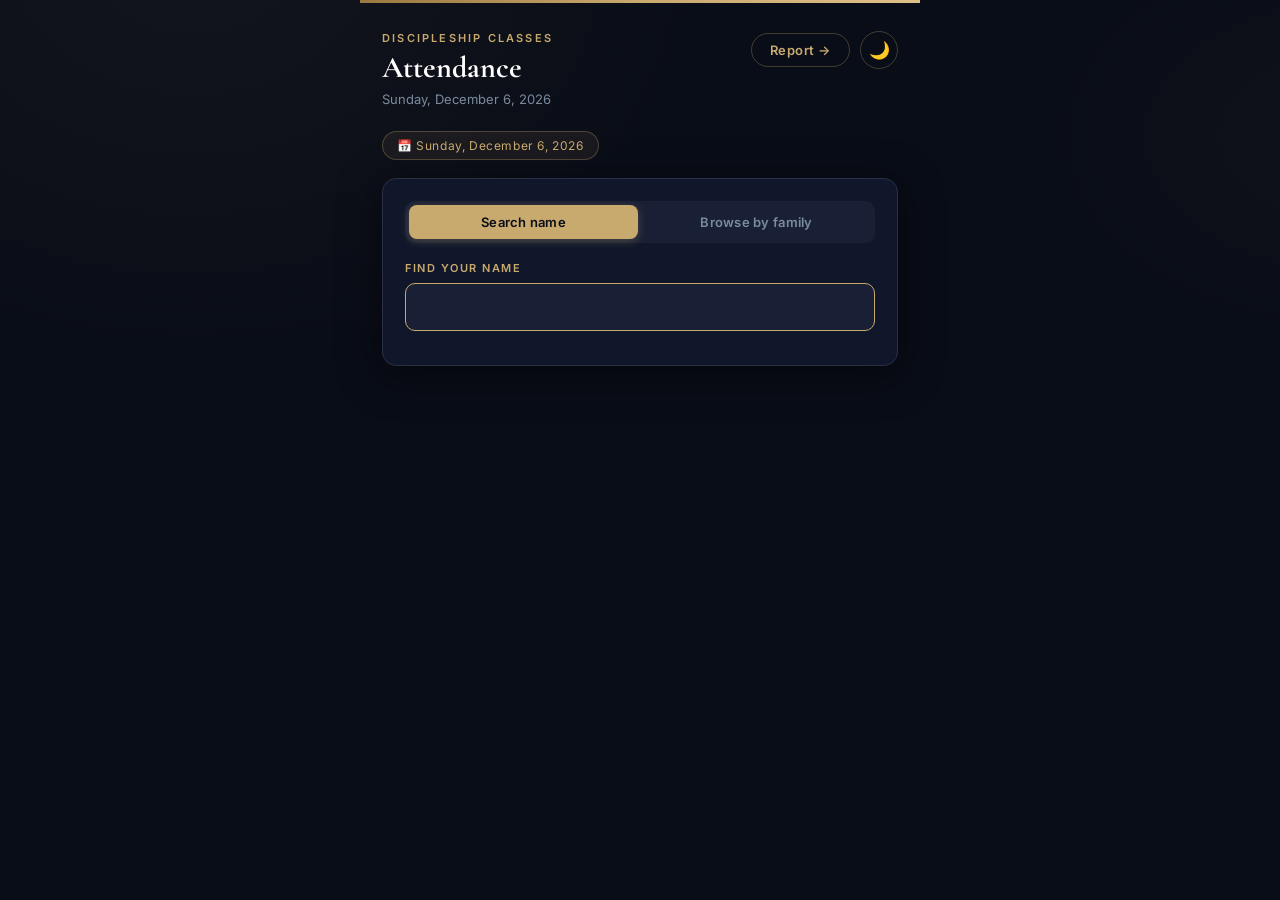
==== index.html @ dac512fe "Add graduated members view, bulk graduate, inactive member guard, CSV bulk upload" ====
<!DOCTYPE html>
<html lang="en">
<head>
  <meta charset="UTF-8" />
  <meta name="viewport" content="width=device-width, initial-scale=1.0, maximum-scale=1, user-scalable=no" />
  <title>Discipleship Class — Attendance</title>
  <link href="https://fonts.googleapis.com/css2?family=Cormorant+Garamond:wght@400;600;700&family=Inter:wght@400;500;600;700&display=swap" rel="stylesheet">
  <!-- Anti-flash: apply saved theme before any CSS renders -->
  <script>(function(){document.documentElement.setAttribute('data-theme',localStorage.getItem('awm_theme')||'dark');})()</script>
  <link rel="stylesheet" href="css/base.css">
  <link rel="stylesheet" href="css/attendance.css">
</head>
<body>
<div class="shell">
  <div class="band"></div>
  <header class="top">
    <div class="brand">
      <span class="mark utility">Discipleship Classes</span>
      <h1>Attendance</h1>
      <div class="sub" id="header-date">Loading…</div>
    </div>
    <div style="display:flex;align-items:center;gap:10px;">
      <a href="login.html" class="report-btn">Report →</a>
      <button class="theme-toggle" id="theme-toggle" onclick="toggleTheme()" title="Toggle light/dark mode">🌙</button>
    </div>
  </header>
  <main id="main"></main>
</div>

<script src="js/config.js"></script>
<script src="js/api.js"></script>
<script src="js/theme.js"></script>
<script src="js/attendance.js"></script>
</body>
</html>
---- css/base.css ----
/* ═══════════════════════════════════════════════════════════
   BASE.CSS — shared reset, design tokens, and utilities
   Loaded by both index.html (attendance) and admin.html
   ═══════════════════════════════════════════════════════════ */

/* ── Reset ── */
*, *::before, *::after { box-sizing: border-box; margin: 0; padding: 0; }
html, body { margin: 0; padding: 0; }

/* ── Shared dark-mode design tokens ── */
:root {
  --dark:       #090d17;
  --gold:       #c8a96e;
  --gold-light: #ddbf88;
  --gold-dark:  #9a7840;
  --gold-rgb:   200, 169, 110;   /* RGB of --gold for rgba() usage */
  --white:      #ffffff;
  --text:       #e4ddd0;
  --text-muted: #7a8ba0;
  --error:      #c0392b;
}

/* ── Shared light-mode token overrides ── */
[data-theme="light"] {
  --gold:       #1a6dd9;         /* vibrant royal blue */
  --gold-light: #2d7ff5;
  --gold-dark:  #1254b5;
  --gold-rgb:   26, 109, 217;    /* RGB of light-mode blue */
  --white:      #0d1117;
  --text:       #0d1117;
  --text-muted: #4a5568;
}

/* ── Base body ── */
body {
  color: var(--text);
  font-family: 'Inter', -apple-system, BlinkMacSystemFont, 'Segoe UI', sans-serif;
  -webkit-font-smoothing: antialiased;
}

/* ── Shared animations ── */
@keyframes spin { to { transform: rotate(360deg); } }
@keyframes pop  { from { transform: scale(0); opacity: 0; } to { transform: scale(1); opacity: 1; } }

/* ── Scrollbar ── */
::-webkit-scrollbar { width: 6px; }
::-webkit-scrollbar-thumb { background: var(--border, #283048); border-radius: 99px; }
---- css/attendance.css ----
/* ═══════════════════════════════════════════════════════════
   ATTENDANCE.CSS — styles for index.html (member check-in)
   ═══════════════════════════════════════════════════════════ */

/* ── Page-specific dark-mode tokens ── */
:root {
  --surface:     #10172a;
  --surface-2:   #192035;
  --surface-3:   #1e2840;
  --border:      #283048;
  --border-gold: rgba(var(--gold-rgb),0.3);
  --shadow:      0 8px 40px rgba(0,0,0,0.55);
  --radius:      14px;
  font-size: 16px;
}

/* ── Background ── */
body {
  background:
    radial-gradient(900px 700px at 15% -5%, rgba(var(--gold-rgb),0.05), transparent 60%),
    radial-gradient(600px 400px at 105% 15%, rgba(var(--gold-rgb),0.03), transparent 55%),
    var(--dark);
  min-height: 100vh;
}

/* ── Layout shell ── */
.shell {
  max-width: 560px; margin: 0 auto;
  min-height: 100vh; display: flex; flex-direction: column;
}

/* ── Gold top band ── */
.band {
  height: 3px; width: 100%;
  background: linear-gradient(90deg, var(--gold-dark) 0%, var(--gold) 50%, var(--gold-light) 100%);
}

/* ── Header ── */
header.top {
  padding: 28px 22px 18px;
  display: flex; align-items: flex-start; justify-content: space-between; gap: 12px;
}
.brand { display: flex; flex-direction: column; gap: 2px; }
.brand .mark {
  font-size: 11px; text-transform: uppercase; letter-spacing: .2em;
  color: var(--gold); font-weight: 600;
}
.brand h1 {
  font-family: 'Cormorant Garamond', Georgia, serif;
  margin: 4px 0 0; font-size: 30px; font-weight: 700; line-height: 1.15; color: var(--white);
}
.brand .sub { font-size: 13px; color: var(--text-muted); margin-top: 3px; }

main { flex: 1; padding: 6px 22px 40px; }

/* ── Date pill ── */
.date-pill {
  display: inline-flex; align-items: center; gap: 6px;
  font-size: 12px; letter-spacing: .05em; color: var(--gold);
  background: rgba(var(--gold-rgb),0.08); border: 1px solid var(--border-gold);
  border-radius: 999px; padding: 6px 14px; margin-bottom: 18px;
}

/* ── Card ── */
.card {
  background: var(--surface); border: 1px solid var(--border);
  border-radius: var(--radius); box-shadow: var(--shadow); padding: 22px;
}

/* ── Segmented tabs ── */
.seg {
  display: flex; background: var(--surface-2); border-radius: 10px;
  padding: 4px; gap: 4px; margin-bottom: 18px;
}
.seg button {
  flex: 1; border: none; background: transparent; padding: 9px 6px; border-radius: 8px;
  font-family: 'Inter', sans-serif;
  font-size: 13px; font-weight: 600; letter-spacing: .02em; color: var(--text-muted);
  cursor: pointer; transition: all .15s ease;
}
.seg button.active {
  background: var(--gold); color: var(--dark);
  box-shadow: 0 2px 10px rgba(var(--gold-rgb),0.3);
}

/* ── Field label ── */
.field-label {
  font-family: 'Inter', sans-serif;
  font-size: 11px; text-transform: uppercase; letter-spacing: .14em;
  color: var(--gold); font-weight: 600; display: block; margin-bottom: 8px;
}

/* ── Inputs ── */
input[type="text"], input[type="tel"], select {
  width: 100%; font-family: 'Inter', sans-serif;
  font-size: 16px; padding: 13px 14px;
  border: 1.5px solid var(--border); border-radius: 10px;
  background: var(--surface-2); color: var(--text);
  outline: none; transition: border-color .15s ease;
  appearance: none; -webkit-appearance: none;
}
select {
  background-image: url("data:image/svg+xml,%3Csvg xmlns='http://www.w3.org/2000/svg' width='14' height='9' viewBox='0 0 14 9'%3E%3Cpath d='M1 1L7 7L13 1' stroke='%23c8a96e' stroke-width='2' fill='none' stroke-linecap='round'/%3E%3C/svg%3E");
  background-repeat: no-repeat; background-position: right 14px center; padding-right: 38px;
}
input:focus, select:focus { border-color: var(--gold); }

/* ── Result list ── */
.result-list {
  margin-top: 10px; max-height: 260px; overflow-y: auto;
  border-radius: 10px; border: 1px solid transparent;
}
.result-item {
  display: flex; justify-content: space-between; align-items: center;
  padding: 12px 14px; border-radius: 9px; cursor: pointer;
  transition: background .12s ease;
}
.result-item:hover, .result-item:active { background: var(--surface-2); }
.result-item .nm { font-size: 15.5px; color: var(--text); }
.result-item .fam {
  font-family: 'Inter', sans-serif;
  font-size: 11px; text-transform: uppercase; letter-spacing: .06em;
  color: var(--gold); border: 1px solid var(--border-gold);
  padding: 3px 8px; border-radius: 999px; white-space: nowrap; margin-left: 10px;
}
.no-results { padding: 18px 4px; color: var(--text-muted); font-size: 14px; text-align: center; }

/* ── Selected chip ── */
.selected-chip {
  display: flex; align-items: center; justify-content: space-between;
  background: rgba(var(--gold-rgb),0.07); border: 1.5px solid var(--gold);
  border-radius: 10px; padding: 13px 14px; margin-bottom: 14px;
}
.selected-chip .info .nm { font-size: 16px; font-weight: 600; color: var(--white); }
.selected-chip .info .fam {
  font-family: 'Inter', sans-serif;
  font-size: 12px; color: var(--gold); margin-top: 2px;
  text-transform: uppercase; letter-spacing: .06em;
}
.selected-chip .info .phone {
  font-family: 'Inter', sans-serif;
  font-size: 12px; color: var(--text-muted); margin-top: 2px;
}
.selected-chip button {
  font-family: 'Inter', sans-serif;
  font-size: 12px; background: none; border: none;
  color: #e74c3c; cursor: pointer; text-decoration: underline;
}

/* ── Buttons ── */
.btn {
  width: 100%; font-family: 'Inter', sans-serif;
  font-size: 15.5px; font-weight: 700; letter-spacing: .02em;
  padding: 15px 18px; border-radius: 10px; border: none;
  cursor: pointer; transition: transform .08s ease, opacity .15s ease;
}
.btn:active { transform: scale(0.985); }
.btn-primary {
  background: linear-gradient(135deg, var(--gold-dark) 0%, var(--gold) 100%);
  color: var(--dark); box-shadow: 0 4px 20px rgba(var(--gold-rgb),0.25);
}
.btn-primary:disabled { opacity: .4; cursor: not-allowed; box-shadow: none; }
.btn-ghost { background: transparent; border: 1.5px solid var(--border); color: var(--text); }

/* ── Success screen ── */
.success-wrap { text-align: center; padding: 50px 24px 30px; }
.seal {
  width: 84px; height: 84px; margin: 0 auto 22px; border-radius: 50%;
  background: linear-gradient(135deg, var(--gold-dark) 0%, var(--gold) 100%);
  display: flex; align-items: center; justify-content: center;
  box-shadow: 0 8px 30px rgba(var(--gold-rgb),0.4);
  animation: pop .45s cubic-bezier(.34,1.56,.64,1);
}
.seal svg { width: 38px; height: 38px; }
.success-wrap h2 {
  font-family: 'Cormorant Garamond', Georgia, serif;
  font-size: 28px; color: var(--white); margin: 0 0 8px;
}
.success-wrap p { color: var(--text-muted); font-size: 14.5px; margin: 0 0 4px; }
.success-wrap .fam-tag {
  display: inline-block; margin-top: 14px;
  font-family: 'Inter', sans-serif;
  font-size: 12px; text-transform: uppercase; letter-spacing: .08em;
  color: var(--gold); border: 1px solid var(--border-gold);
  background: rgba(var(--gold-rgb),0.08); padding: 6px 14px; border-radius: 999px;
}

/* ── Hint ── */
.hint {
  font-size: 12.5px; color: var(--text-muted); margin-top: 10px;
  text-align: center; font-family: 'Inter', sans-serif;
}

/* ── Spinner ── */
.spinner {
  width: 20px; height: 20px; border-radius: 50%;
  border: 2.5px solid var(--border); border-top-color: var(--gold);
  animation: spin .7s linear infinite;
  margin: 24px auto; display: block;
}

/* ── Admin report link ── */
.report-btn {
  display: inline-flex; align-items: center;
  padding: 8px 18px; border-radius: 999px;
  border: 1.5px solid var(--border-gold);
  background: transparent;
  color: var(--gold); font-family: 'Inter', sans-serif;
  font-size: 13px; font-weight: 600; letter-spacing: .04em;
  text-decoration: none; transition: background .18s, border-color .18s;
  white-space: nowrap;
}
.report-btn:hover { background: rgba(var(--gold-rgb),0.1); border-color: var(--gold); }
[data-theme="light"] .report-btn { color: var(--gold); }

/* ── Theme toggle ── */
.theme-toggle {
  background: none; border: 1.5px solid var(--border-gold);
  border-radius: 50%; width: 38px; height: 38px; cursor: pointer;
  display: flex; align-items: center; justify-content: center;
  font-size: 17px; transition: border-color .2s, background .2s; flex-shrink: 0;
}
.theme-toggle:hover { background: rgba(var(--gold-rgb),0.1); border-color: var(--gold); }

/* ── Light theme overrides ── */
[data-theme="light"] body    { background: #f2f4f7; }
[data-theme="light"] {
  --surface:     #ffffff;
  --surface-2:   #f0f2f5;
  --surface-3:   #e4e8ee;
  --border:      #d0d7e2;
  --border-gold: rgba(var(--gold-rgb), 0.35);
  --shadow:      0 4px 16px rgba(0,0,0,0.09);
}
[data-theme="light"] .band                                      { background: linear-gradient(90deg, var(--gold-dark) 0%, var(--gold) 50%, var(--gold-light) 100%); }
[data-theme="light"] .seg button.active                         { background: var(--gold); color: #ffffff; }
[data-theme="light"] .btn-primary                               { color: #ffffff; }
[data-theme="light"] .date-pill                                 { background: rgba(var(--gold-rgb), 0.1); }
[data-theme="light"] .result-item:hover,
[data-theme="light"] .result-item:active                        { background: #f0f2f5; }
[data-theme="light"] .success-wrap h2                           { color: #0d1117; }
[data-theme="light"] .card                                      { background: #ffffff; }

/* ── Responsive ── */
@media (max-width: 600px) {
  .shell { max-width: 100%; }
  header.top { padding: 20px 16px 14px; }
  .brand h1  { font-size: 26px; }
  main       { padding: 6px 16px 32px; }
  .card      { padding: 16px; }
  .btn       { font-size: 15px; padding: 14px; }
  .date-pill { font-size: 11px; }
}

@media (min-width: 601px) and (max-width: 900px) {
  .shell { max-width: 520px; }
}
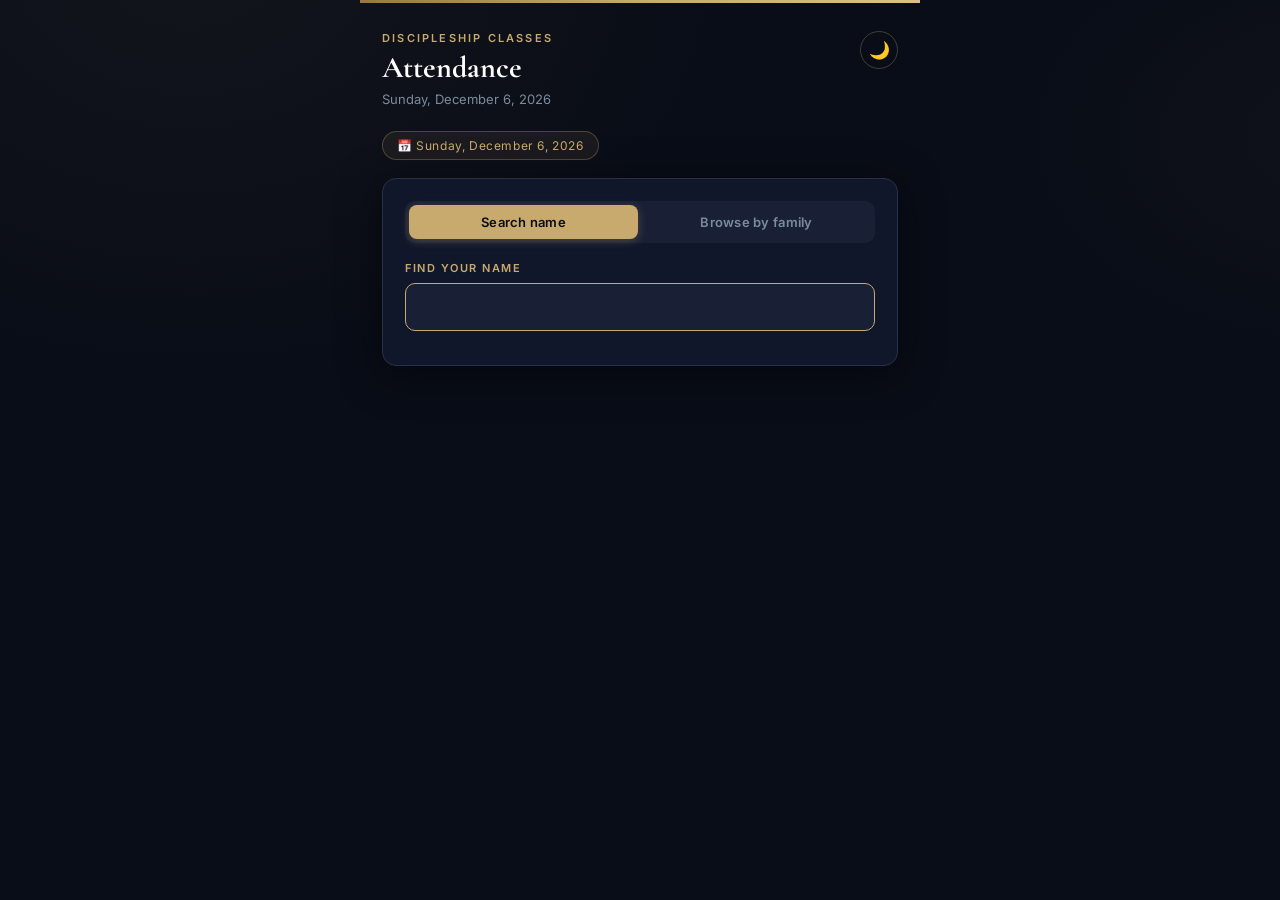
==== commit 171fcb24: "Remove report button from attendance page" ====
--- a/index.html
+++ b/index.html
@@ -19,10 +19,7 @@
       <h1>Attendance</h1>
       <div class="sub" id="header-date">Loading…</div>
     </div>
-    <div style="display:flex;align-items:center;gap:10px;">
-      <a href="login.html" class="report-btn">Report →</a>
-      <button class="theme-toggle" id="theme-toggle" onclick="toggleTheme()" title="Toggle light/dark mode">🌙</button>
-    </div>
+    <button class="theme-toggle" id="theme-toggle" onclick="toggleTheme()" title="Toggle light/dark mode">🌙</button>
   </header>
   <main id="main"></main>
 </div>
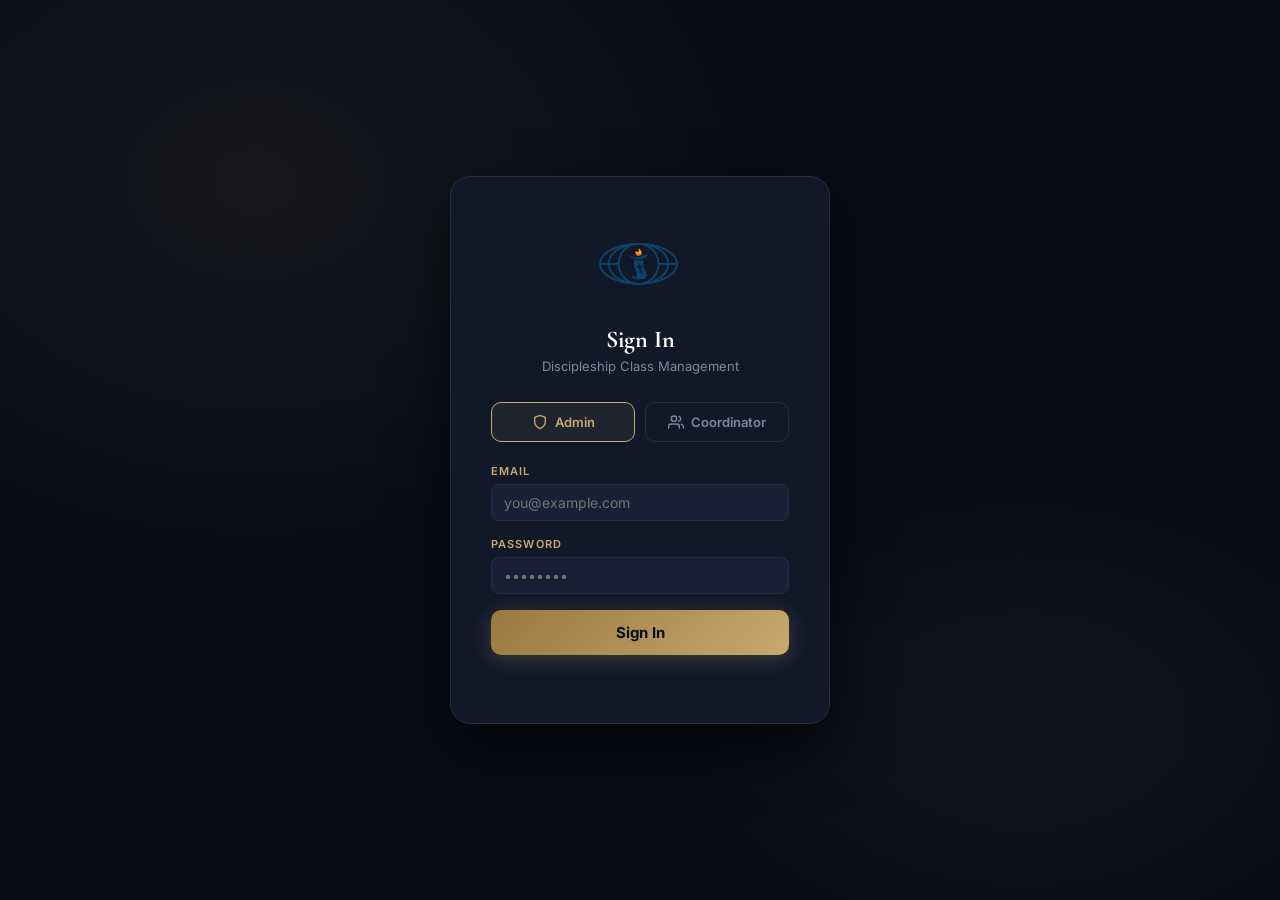
==== commit 01c95bc4: "Root URL redirects to login, move attendance page to /attendance/" ====
--- a/index.html
+++ b/index.html
@@ -2,31 +2,10 @@
 <html lang="en">
 <head>
   <meta charset="UTF-8" />
-  <meta name="viewport" content="width=device-width, initial-scale=1.0, maximum-scale=1, user-scalable=no" />
-  <title>Discipleship Class — Attendance</title>
-  <link href="https://fonts.googleapis.com/css2?family=Cormorant+Garamond:wght@400;600;700&family=Inter:wght@400;500;600;700&display=swap" rel="stylesheet">
-  <!-- Anti-flash: apply saved theme before any CSS renders -->
-  <script>(function(){document.documentElement.setAttribute('data-theme',localStorage.getItem('awm_theme')||'dark');})()</script>
-  <link rel="stylesheet" href="css/base.css">
-  <link rel="stylesheet" href="css/attendance.css">
+  <meta http-equiv="refresh" content="0;url=login.html" />
+  <title>Redirecting…</title>
 </head>
 <body>
-<div class="shell">
-  <div class="band"></div>
-  <header class="top">
-    <div class="brand">
-      <span class="mark utility">Discipleship Classes</span>
-      <h1>Attendance</h1>
-      <div class="sub" id="header-date">Loading…</div>
-    </div>
-    <button class="theme-toggle" id="theme-toggle" onclick="toggleTheme()" title="Toggle light/dark mode">🌙</button>
-  </header>
-  <main id="main"></main>
-</div>
-
-<script src="js/config.js"></script>
-<script src="js/api.js"></script>
-<script src="js/theme.js"></script>
-<script src="js/attendance.js"></script>
+  <script>window.location.replace('login.html');</script>
 </body>
 </html>
